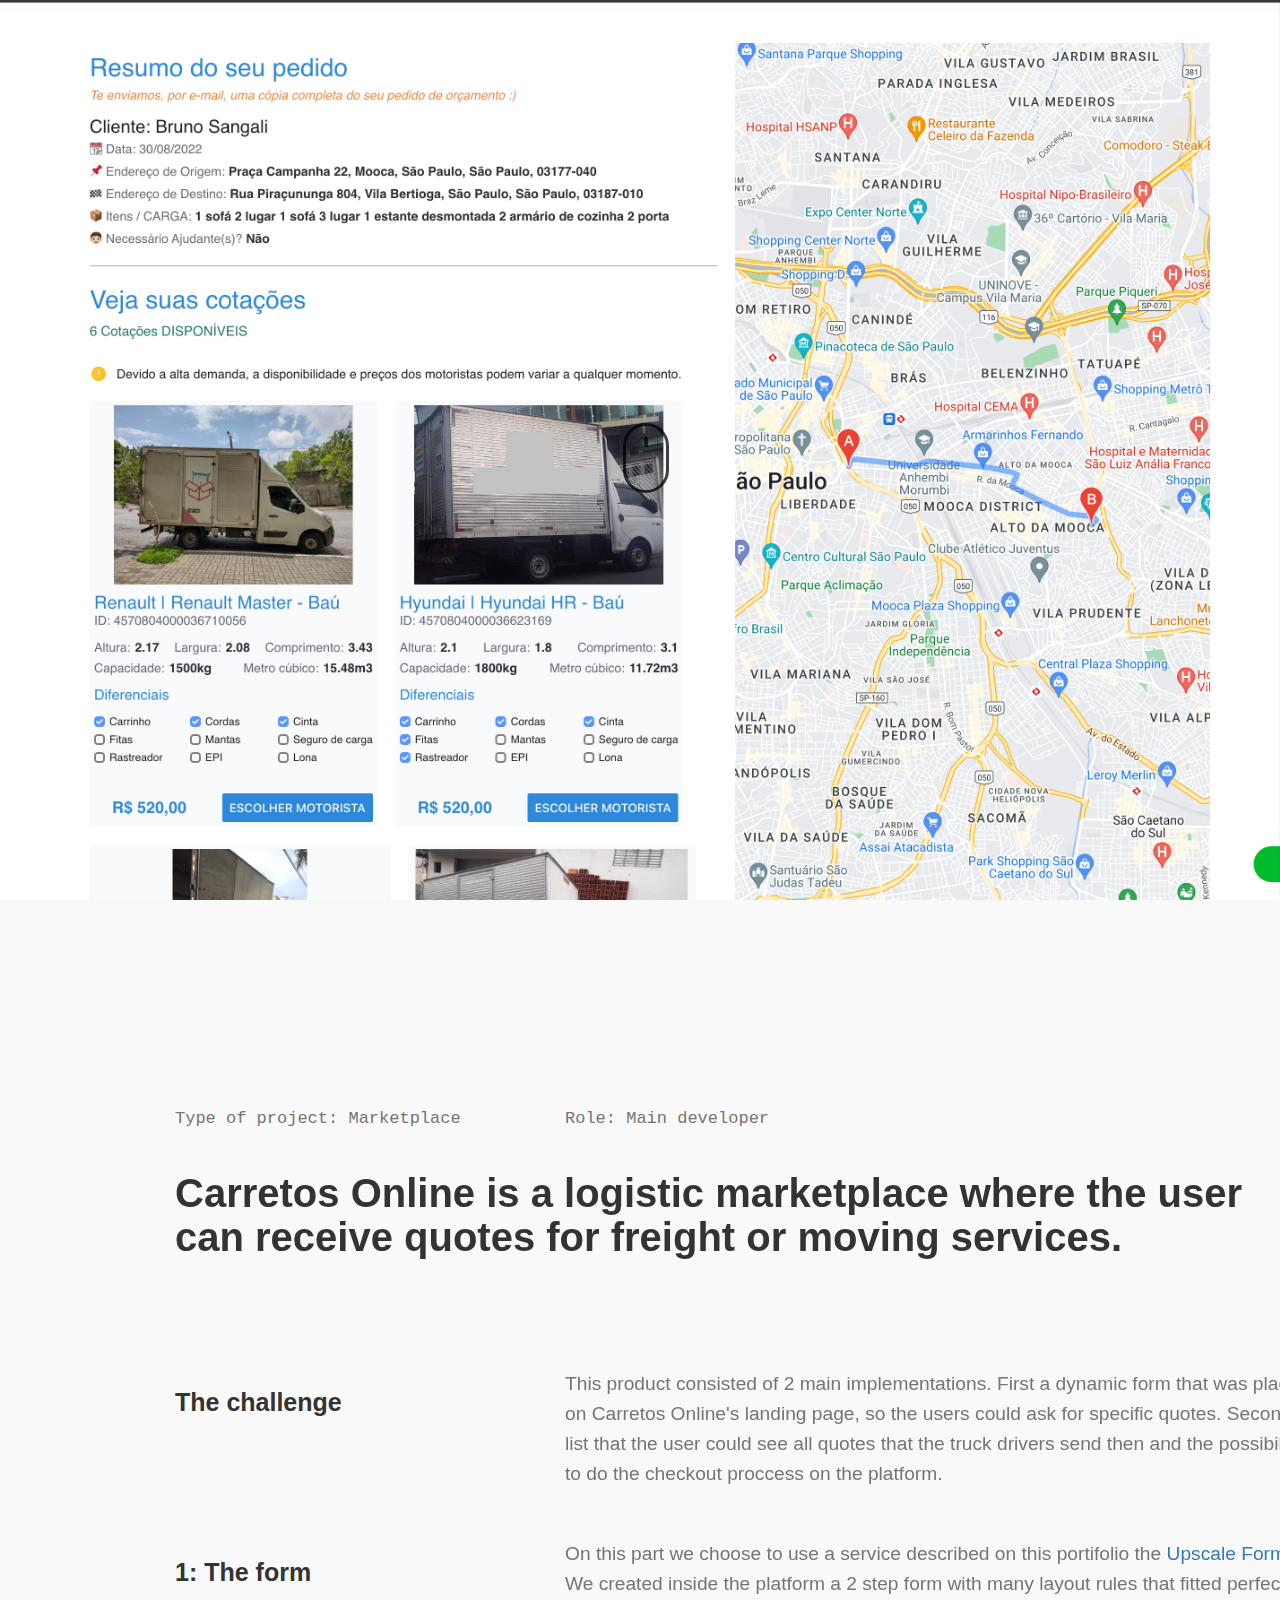
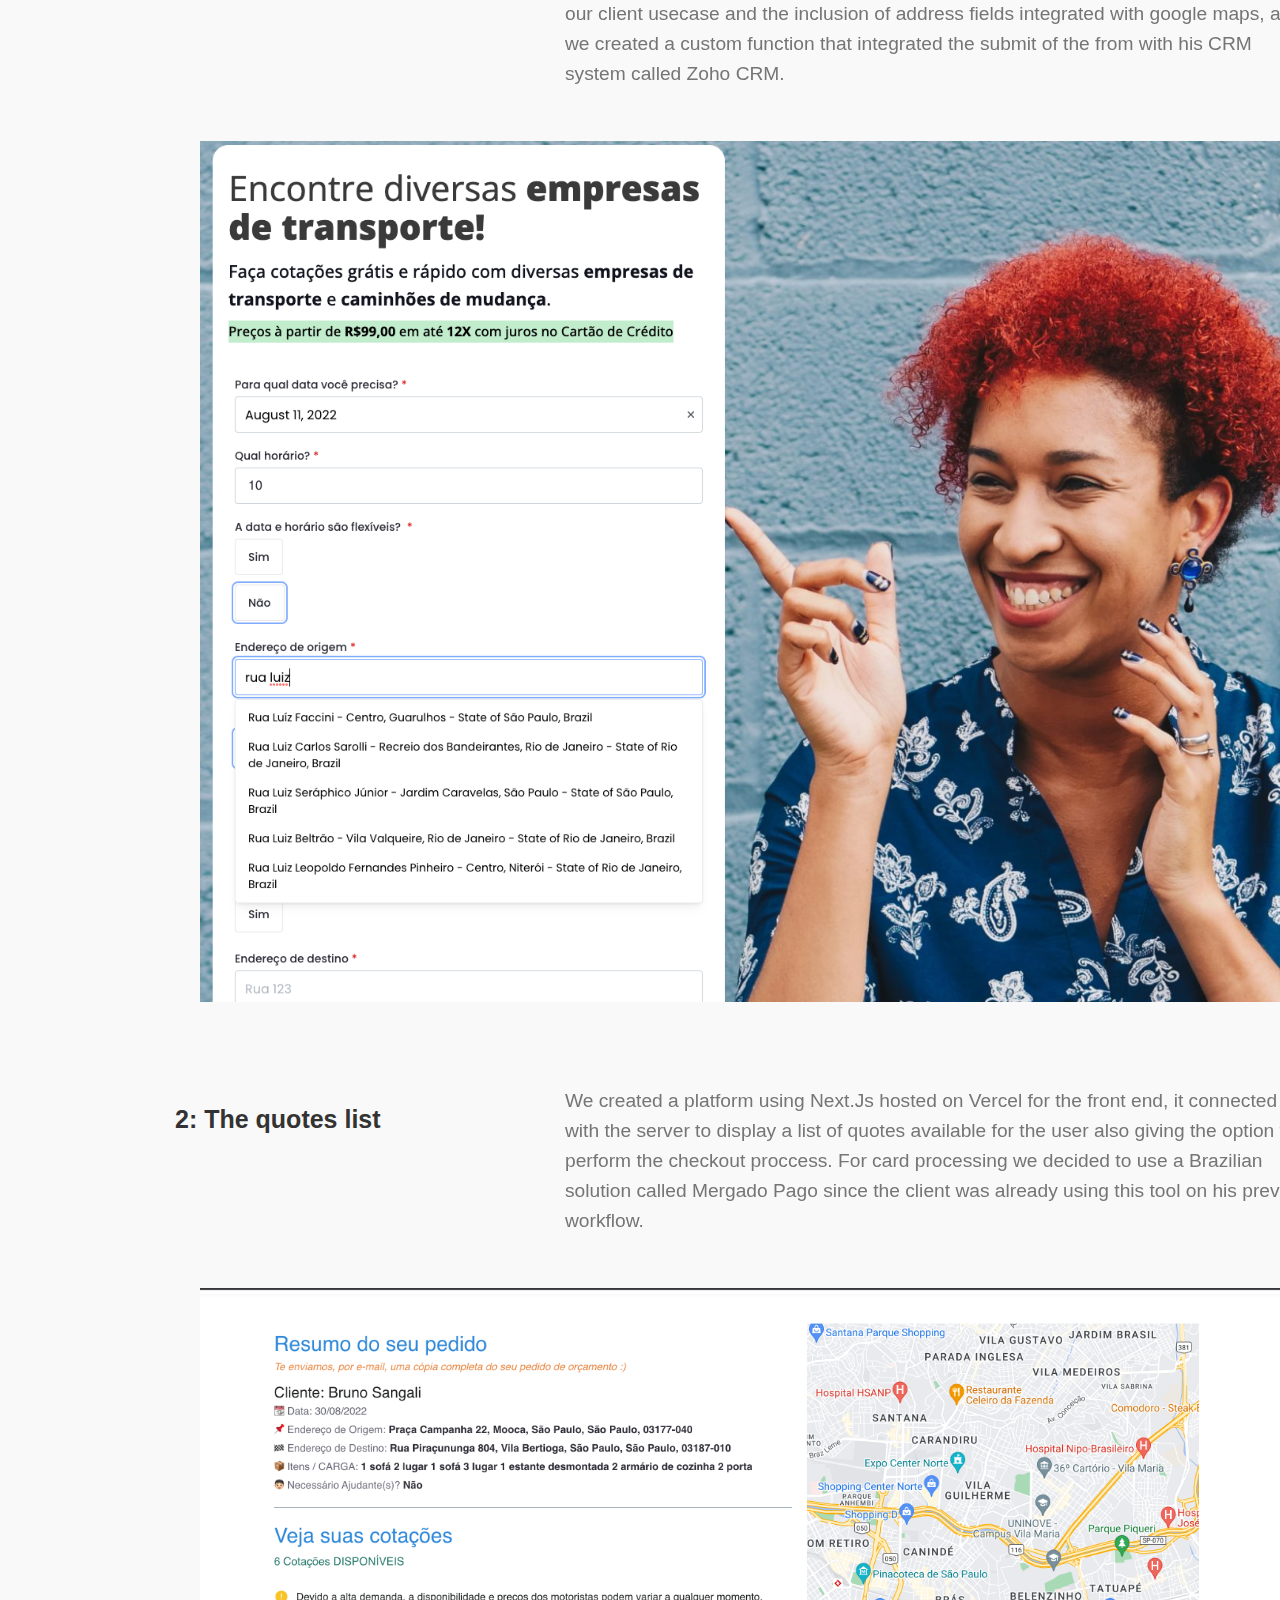
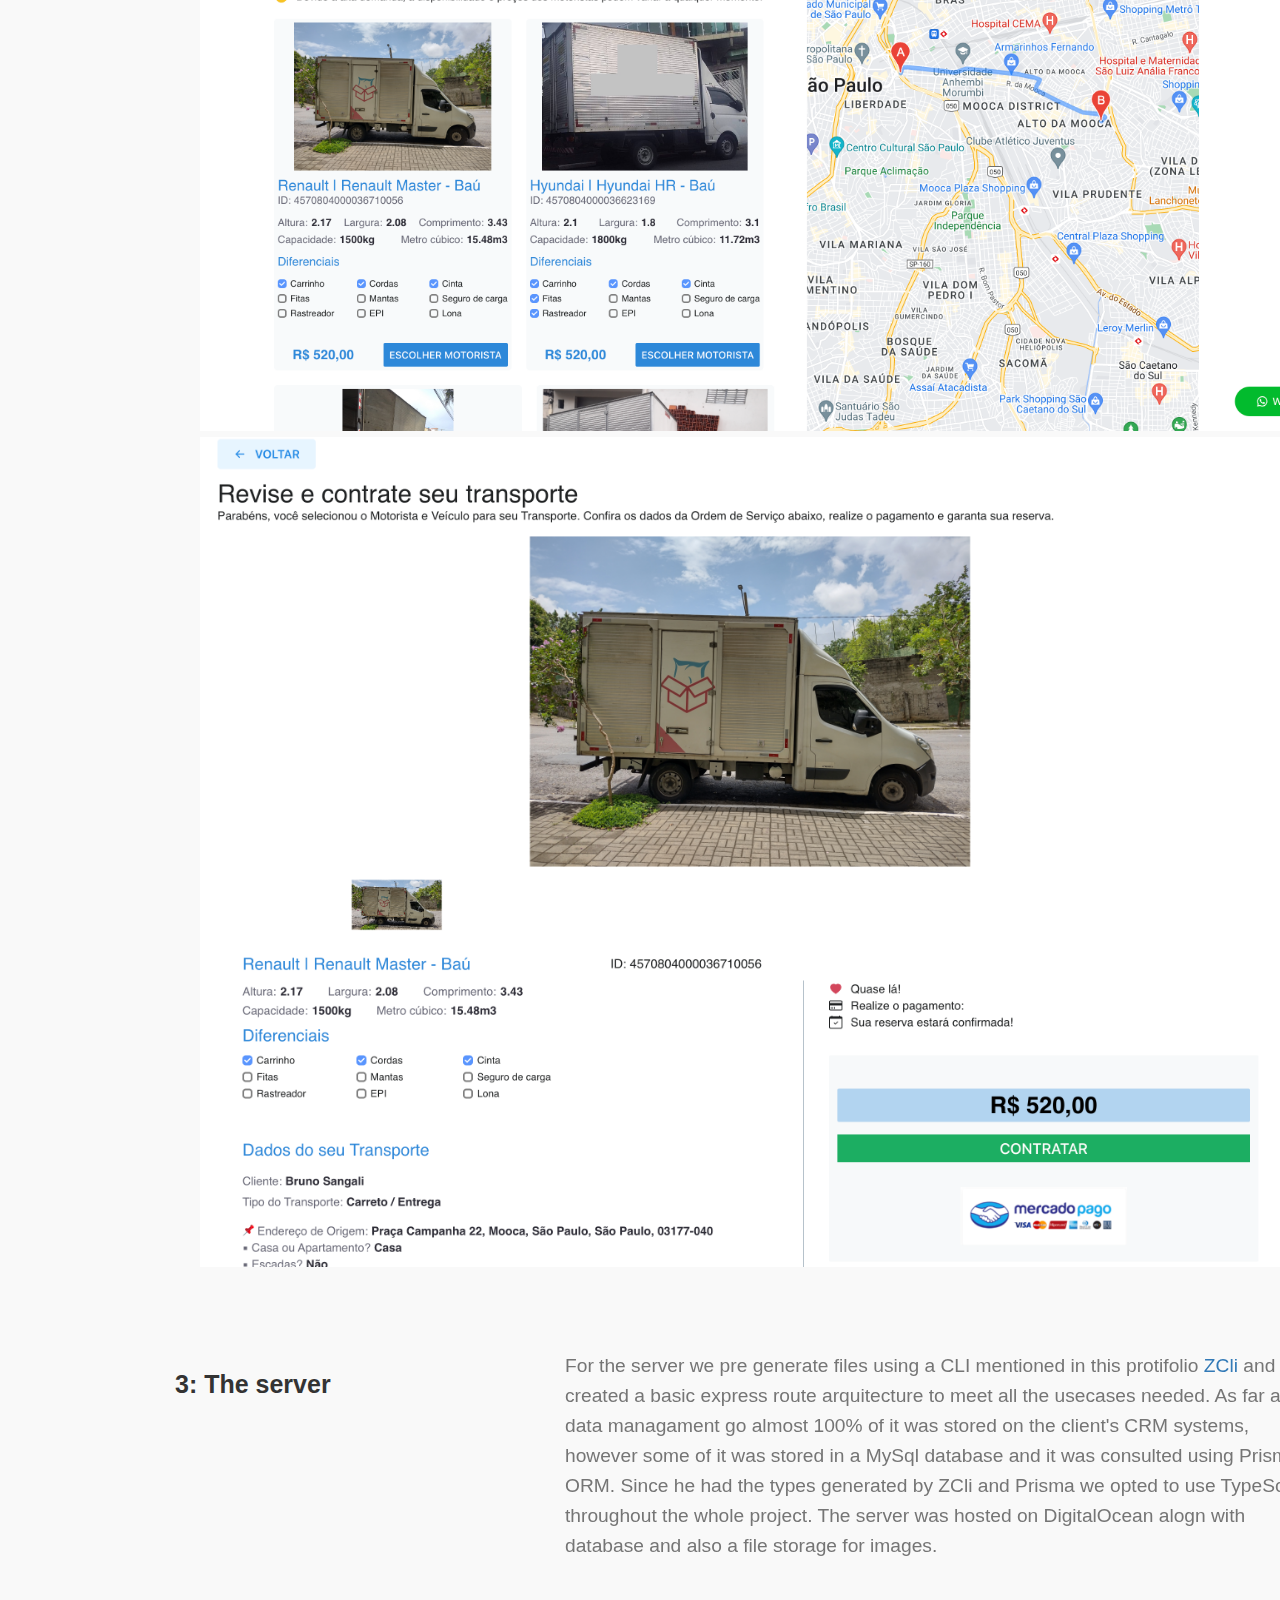
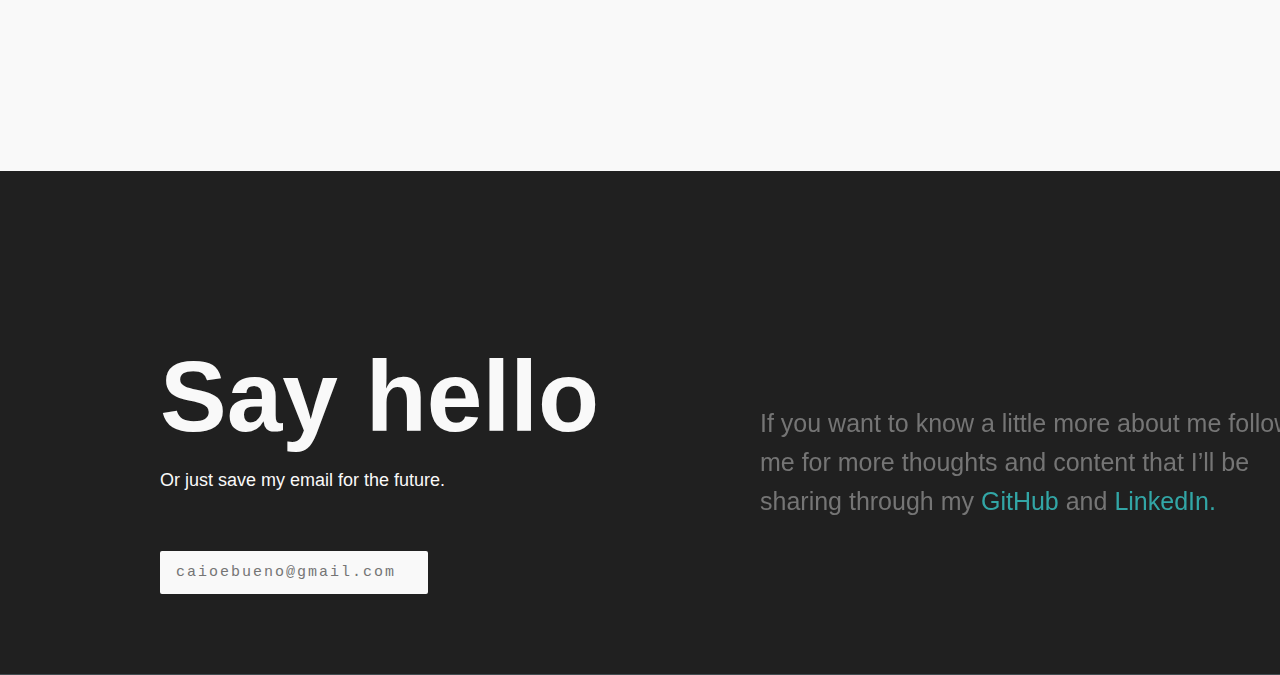
==== carretosonline.html @ 3867a285 "done" ====
<!DOCTYPE html>
<html lang="en" dir="ltr">

<head>
  <meta charset="utf-8">
  <title>Webpage</title>
  <link rel="stylesheet" href="https://stackpath.bootstrapcdn.com/bootstrap/4.4.1/css/bootstrap.min.css"
    integrity="sha384-Vkoo8x4CGsO3+Hhxv8T/Q5PaXtkKtu6ug5TOeNV6gBiFeWPGFN9MuhOf23Q9Ifjh" crossorigin="anonymous">
  <script src="https://code.jquery.com/jquery-3.5.0.js" integrity="sha256-r/AaFHrszJtwpe+tHyNi/XCfMxYpbsRg2Uqn0x3s2zc="
    crossorigin="anonymous"></script>
  <link href="https://fonts.googleapis.com/css?family=Droid+Sans:400,700" rel="stylesheet">
  <link rel="stylesheet" href="https://maxcdn.bootstrapcdn.com/bootstrap/3.3.7/css/bootstrap.min.css">
  <link rel="stylesheet" href="https://cdnjs.cloudflare.com/ajax/libs/baguettebox.js/1.8.1/baguetteBox.min.css">
  <link rel="stylesheet" href="fluid-gallery.css">
  <meta name="viewport" content="width=device-width, initial-scale=1.0">
  <link rel="stylesheet" href="style.css">
</head>

<body>

  <div id="fixedImg" style="background-image: url('img/carretosonline/platform.png'); background-size: cover;">

  </div>

  <div id="transparentDiv">

    <div class="scroll-downsB">
      <div class="mouseyB">
        <div class="scrollerB"></div>
      </div>
    </div>
  </div>
  <div id="projectDiv">
    <div class="container">

      <div class="row" id="typeRow">
        <div class="col-lg-4 col-6">
          <h5 class="typeText">Type of project: Marketplace</h5>
        </div>
        <div class="col-lg-4 col-6">
          <h5 class="typeText">Role: Main developer</h5>
        </div>
      </div>

      <div class="row" id="titleProjectRow">
        <div class="col-12">
          <h2 id="projectTitile">Carretos Online is a logistic marketplace where the user can receive quotes for freight or moving services.</h2>
        </div>
      </div>

      <div class="row lastRow">
        <div class="col-lg-4 col-12">
          <h3 id="challenge">The challenge</h3>
        </div>
        <div class="col-lg-8 col-12">
          <p class="paragraph">This product consisted of 2 main implementations. First a dynamic form that was places on Carretos Online's landing page, so the users could ask for specific quotes. Second a list that the user could see all quotes that the truck drivers send then and the possibility to do the checkout proccess on the platform.</p>
        </div>
      </div>
      <div class="row">
        <div class="col-lg-4 col-12">
          <h3 id="challenge">1: The form</h3>
        </div>
        <div class="col-lg-8 col-12">
          <p class="paragraph">On this part we choose to use a service described on this portifolio the <a href="upscaleforms.html">Upscale Forms</a>. We created inside the platform a 2 step form with many layout rules that fitted perfectly our client usecase and the inclusion of address fields integrated with google maps, also we created a custom function that integrated the submit of the from with his CRM system called Zoho CRM.</p>
        </div>
      </div>
      <div class="row lastRow">
        <div class="col-md-12">
          <div class="tz-gallery">
            <div class="row">
              <div class="col-sm-12 col-lg-12 padding">
                <a class="lightbox" href="img/carretosonline/form.png">
                  <img src="img/carretosonline/form.png" alt="Coast">
                </a>
              </div>
            </div>
          </div>
        </div>
      </div>
      <div class="row">
        <div class="col-lg-4 col-12">
          <h3 id="challenge">2: The quotes list</h3>
        </div>
        <div class="col-lg-8 col-12">
          <p class="paragraph">We created a platform using Next.Js hosted on Vercel for the front end, it connected with the server to display a list of quotes available for the user also giving the option to perform the checkout proccess. For card processing we decided to use a Brazilian solution called Mergado Pago since the client was already using this tool on his previus workflow.
          </p>
        </div>
      </div>
      <div class="row lastRow">
        <div class="col-md-12">
          <div class="tz-gallery">
            <div class="row">
              <div class="col-sm-12 col-lg-12 padding">
                <a class="lightbox" href="img/carretosonline/platform.png">
                  <img src="img/carretosonline/platform.png" alt="Coast">
                </a>
              </div>
              <div class="col-sm-12 col-lg-12 padding">
                <a class="lightbox" href="img/carretosonline/platform2.png">
                  <img src="img/carretosonline/platform2.png" alt="Coast">
                </a>
              </div>
            </div>
          </div>
        </div>
      </div>
      <div class="row">
        <div class="col-lg-4 col-12">
          <h3 id="challenge">3: The server</h3>
        </div>
        <div class="col-lg-8 col-12">
          <p class="paragraph">For the server we pre generate files using a CLI mentioned in this protifolio <a href="zcli.html">ZCli</a> and created a basic express route arquitecture to meet all the usecases needed. As far as data managament go almost 100% of it was stored on the client's CRM systems, however some of it was stored in a MySql database and it was consulted using Prisma ORM. Since he had the types generated by ZCli and Prisma we opted to use TypeScript throughout the whole project. The server was hosted on DigitalOcean alogn with database and also a file storage for images.</p>
        </div>
      </div>
      
     
    </div>
    
  </div>
  <div id="fifthDiv">


    <div class="container">
      <div class="row">
        <div class="col-lg-6 col-12">
          <div class="row">
            <h1 id="sayHello">Say hello</h1>
          </div>
          <div class="row">
            <h4>Or just save my email for the future.</h4>
          </div>
          <div class="row">
            <a href="#"><button id="emailBtn" onClick="sendEmail(this.name)" type="button"
                name="button">caioebueno@gmail.com <img
                  src="https://uploads-ssl.webflow.com/5d0413aac019bc3e0414eaf4/5d043d93e1a868ce419d3963_grey-arrow-link.svg"
                  style="margin-left:5px;" width="15" alt=""></button></a>
          </div>
        </div>
        <div class="col-lg-6 col-12 d-flex align-items-center">
          <h3 class="paragraph" id="contactParagraph">If you want to know a little more about me follow me for more
            thoughts and content that I’ll be sharing through my <a href="https://github.com/caioebueno"
              style="color:#32A6A6">GitHub</a> and <a href="https://www.linkedin.com/in/caio-bueno-55b39517b/"
              style="color:#32A6A6">LinkedIn.</a<h3>
        </div>
      </div>
    </div>
  </div>


  <script src="https://cdnjs.cloudflare.com/ajax/libs/baguettebox.js/1.8.1/baguetteBox.min.js"></script>
  <script>
    baguetteBox.run('.tz-gallery');
  </script>
  <script src="https://cdn.jsdelivr.net/npm/popper.js@1.16.0/dist/umd/popper.min.js"
    integrity="sha384-Q6E9RHvbIyZFJoft+2mJbHaEWldlvI9IOYy5n3zV9zzTtmI3UksdQRVvoxMfooAo"
    crossorigin="anonymous"></script>
  <script src="https://stackpath.bootstrapcdn.com/bootstrap/4.4.1/js/bootstrap.min.js"
    integrity="sha384-wfSDF2E50Y2D1uUdj0O3uMBJnjuUD4Ih7YwaYd1iqfktj0Uod8GCExl3Og8ifwB6"
    crossorigin="anonymous"></script>
  <script src="index.js" type="text/javascript">

  </script>
</body>

</html>
---- fluid-gallery.css ----
body {
    background-color: #434c50;
    min-height: 100vh;
    font: normal 16px sans-serif;
    padding: 0 0;
}

.container.gallery-container {
    background-color: #fff;
    color: #35373a;
    min-height: 100vh;
    padding: 30px 50px;
}

.gallery-container h1 {
    text-align: center;
    margin-top: 50px;
    font-family: 'Droid Sans', sans-serif;
    font-weight: bold;
}

.gallery-container p.page-description {
    text-align: center;
    margin: 25px auto;
    font-size: 18px;
    color: #999;
}

.tz-gallery {
    padding: 40px;
}

/* Override bootstrap column paddings */
.tz-gallery .row > div {
    padding: 2px;
}

.tz-gallery .lightbox img {
    width: 100%;
    border-radius: 0;
    position: relative;
}
.padding{
  padding-left: 0px !important;
  padding-right: 0px !important;
  padding-bottom: 4px !important;
}

.tz-gallery .lightbox:before {
    position: absolute;
    top: 50%;
    left: 50%;
    margin-top: -13px;
    margin-left: -13px;
    opacity: 0;
    color: #fff;
    font-size: 26px;
    font-family: 'Glyphicons Halflings';
    content: '\e003';
    pointer-events: none;
    z-index: 9000;
    transition: 0.4s;
}


.tz-gallery .lightbox:after {
    position: absolute;
    top: 0;
    left: 0;
    width: 100%;
    height: 100%;
    opacity: 0;
    background-color: rgba(0, 0,0, 0.7);
    content: '';
    transition: 0.4s;
}

.tz-gallery .lightbox:hover:after,
.tz-gallery .lightbox:hover:before {
    opacity: 1;
}

.baguetteBox-button {
    background-color: transparent !important;
}

@media(max-width: 768px) {
    body {
        padding: 0;
    }
}
---- style.css ----
html, body{
  height: 100%;
  width: 100%;
  font-family: 'Roboto', sans-serif;
}
button {
  border: 2px solid #f9f9f9;
}
#firstDiv{
  color: #f9f9f9;
  background: url("img/background.jpg");
  background-size: cover;
  height: auto;
  background-color: #202020;
  padding-top: 30px;
  padding-bottom: 30px;
  padding-left: 160px;
  padding-right: 160px;
}

#secondDiv{
  height: auto;
  padding-top: 200px;
  padding-bottom: 200px;
  padding-left: 160px;
  padding-right: 160px;
}
#thirdDiv{
  height: auto;
  color: #f9f9f9;
  background-color: #202020;
  padding-top: 200px;
  padding-bottom: 200px;
  padding-left: 160px;
  padding-right: 160px;
}
#forthDiv{
  height: auto;
  padding-top: 200px;
  padding-bottom: 200px;
}
#fifthDiv{
  background-color: #202020;
  color: #f9f9f9;
  padding-top: 150px;
  padding-bottom: 80px;
  padding-left: 160px;
  padding-right: 160px;
}
#title{
  padding-top: 150px;
  padding-bottom: 110px;
  font-size: 100px;
  font-weight: bold;
}
#aboutDiv{
  padding-top: 100px;
}
#skillsTitle{
  padding-bottom: 50px;
  font-size: 60px;
  font-weight: 900;

}
.skillItem{
  padding: 30px;
}
#aboutTitle{
    font-weight: bold;
    font-size: 50px;
}
.navIten{
  padding-left: 40px;
  padding-right: 40px;
}
.navItenA{
  color: #f9f9f9;
}
.paragraph{
  color: #757575;
  font-size: 1.2em;
  line-height: 1.563em;
}
#viewResume{
  color: #32A6A6;
  font-family: monospace;
  letter-spacing: 2px;
  font-size: 20px;
  padding-top: 10px;
}
#contactBtn{
  color: #f9f9f9;
  background-color: transparent ;
  border-color: #f9f9f9;
  border-radius: 5px;
  width: 120px;
  height: 35px;
  transition: 0.2s;
}
#contactBtn:hover{
  color: #202020;
  background-color: #f9f9f9 ;
}
.skillItemTitle{
  padding-top: 15px;
  padding-bottom: 5px;
}
#workTitle{
  padding-bottom: 60px;
  padding-left: 100px;
  font-size: 60px;
  font-weight: 900;
  color: #202020
}
.workItemTitle{
  padding-top: 30px;
  padding-bottom: 0px;
}
.workSpan{
  background-color: #32A6A6;
  font-weight: 400;
  padding-top: 4px;
  padding-bottom: 4px;
  padding-left: 7px;
  padding-right: 7px;
  border-radius: 8px;
  font-size: 15px;
  color: #f9f9f9;
}
.workItem{
  padding: 30px;
}
.workRow{
  padding-left: 20px;
  padding-right: 20px;
}
#sayHello{
  font-size: 100px;
  font-weight: bold;
}
#emailBtn{
  margin-top: 50px;
  font-family: monospace;
  font-size: 15px;
  padding-top: 11px;
  padding-bottom: 11px;
  padding-right:  14px;
  padding-left:  14px;
  font-weight: 500;
  letter-spacing: 2px;
  color: #757575;
  background-color: #f9f9f9 ;
  border-color: #f9f9f9;
  border-radius: 2px;
  width: auto;
  height: auto;
  transition: 0.2s;
}
#emailBtn:hover{
  color: #f9f9f9;
  background-color: #202020 ;
}
#contactParagraph{
  font-size: 25px;

}
.workParagraph{
  font-size: 19px;
}
#scrollText{
  color: #757575;
  font-size: 1em;
  padding: 10px;
  font-weight: 400;
}
.workImg{
  width: 512px;
  height: 320px;
  transition: all .2s ease-in-out;
}
.workImg:hover{
  transform: scale(0.9);

}
.container{
  max-width: 2000px !important;
}
#fixedImg{
  height: 100%;
  width: 100%;
  z-index: -1;

  position: fixed;
}
#transparentDiv{
  height: 100%;
  width: 100vh;
  background-color: transparent;
  padding-top: 560px;

}
#projectDiv{
  background-color: #F9F9F9;
  padding-top: 200px;
  padding-bottom: 200px;
  padding-left: 160px;
  padding-right: 160px;
}
#typeRow{
  padding-bottom: 12px;
}
#titleProjectRow{
  padding-bottom: 100px;
}
.typeText{
  font-family: monospace;
  font-size: 17px;
  color: #757575;
}
#projectTitile{
  font-weight: bold;
  font-size: 40px;
}
#challenge{
  font-size: 25px;
  font-weight: bold;
}
.lastRow{
  padding-bottom: 40px;
}
.navbarNav{
  color:#F9F9F9;
  background-color: rgba(32,32,32,0.9);
  padding-top: 30px;
  padding-bottom: 30px;
  padding-left: 160px;
  padding-right: 160px;

}
.contactProject{
  background-color: rgba(32,32,32,0.8) !important;
}
.contactProject:hover{
  background-color: rgba(249,249,249,0.8) !important;
}
.scroll-downs {
  position: absolute;
  top: 0;
  right: 0;
  bottom: 0;
  left: 0;
  margin: auto;
  width :34px;
  height: 55px;
}
.spaceBottom{
  padding-bottom: 50px;
  height: 100px;
}
.mousey {
  width: 3px;
  padding: 10px 15px;
  height: 35px;
  border: 2px solid #fff;
  border-radius: 25px;
  opacity: 0.75;
  box-sizing: content-box;
}
.scroller {
  width: 3px;
  height: 10px;
  border-radius: 25%;
  background-color: #fff;
  animation-name: scroll;
  animation-duration: 2.2s;
  animation-timing-function: cubic-bezier(.15,.41,.69,.94);
  animation-iteration-count: infinite;
}
.scroll-downsB{
  position: absolute;
  top: 0;
  right: 0;
  bottom: 0;
  left: 0;
  margin: auto;
  width :34px;
  height: 55px;
}
.spaceBottomB{
  padding-bottom: 50px;
  height: 100px;
}
.mouseyB {
  width: 10px;
  padding: 11px 15px;
  height: 42px;
  border: 3px solid black;
  border-radius: 25px;
  opacity: 0.75;
  box-sizing: content-box;
}
.scrollerB {
  width: 4px;
  height: 10px;
  border-radius: 25%;
  margin-left: 3px;
  background-color: black;
  animation-name: scroll;
  animation-duration: 2.2s;
  animation-timing-function: cubic-bezier(.15,.41,.69,.94);
  animation-iteration-count: infinite;
}
@keyframes scroll {
  0% { opacity: 0; }
  10% { transform: translateY(0); opacity: 1; }
  100% { transform: translateY(15px); opacity: 0;}
}

@media screen and (max-width: 480px) {
  #title{
    font-size: 40px;
  }
  .workImg{
    width: 300px;
    height: 200px;
    transition: all .2s ease-in-out;
  }
  #secondDiv{
    height: auto;
    padding-top: 200px;
    padding-bottom: 200px;
    padding-left: 20px;
    padding-right: 20px;
  }
  #thirdDiv{
    height: auto;
    color: #f9f9f9;
    background-color: #202020;
    padding-top: 200px;
    padding-bottom: 200px;
    padding-left: 20px;
    padding-right: 20px;
  }
  #workTitle{
    padding-bottom: 60px;
    padding-left: 20px;
    font-size: 60px;
    font-weight: 900;
    color: #202020
  }
  #fifthDiv{
    background-color: #202020;
    color: #f9f9f9;
    padding-top: 150px;
    padding-bottom: 80px;
    padding-left: 30px;
    padding-right: 30px;
  }
  #contactParagraph{
    font-size: 21px;
    margin-top: 60px;
    margin-left: -10px;
  }
  #title{
    font-size: 57px;
    padding-top: 100px;
  }
  #projectDiv{
    background-color: #F9F9F9;
    padding-top: 200px;
    padding-bottom: 200px;
    padding-left: 30px;
    padding-right: 30px;
  }
  #transparentDiv{
    height: 100%;
    width: 100%;
    background-color: transparent;
    padding-top: 480px;
    padding-bottom: 30px;
    padding-left: 30px;
    padding-right: 30px;
  }
  .typeText{
    font-family: "Apercu mono";
    font-size: 15px;
    color: #757575;
  }
  #titleProjectRow{
    padding-bottom: 60px;
  }
  #challenge{
    font-size: 25px;
    font-weight: bold;
    padding-bottom: 20px;

  }
  .lastRow{
    padding-bottom: 40px;
  }
  #firstDiv{
    color: #f9f9f9;
    background: url("img/background.jpg");
    background-size: cover;
    height: auto;
    background-color: #202020;
    padding-top: 30px;
    padding-bottom: 30px;
    padding-left: 30px;
    padding-right: 30px;
  }
  .navbarNav{
    color:#F9F9F9;
    background-color: rgba(32,32,32,0.9);
    padding-top: 30px;
    padding-bottom: 30px;
    padding-left: 30px;
    padding-right: 30px;

  }
  #alittle{
    padding-bottom: 40px;
  }

}
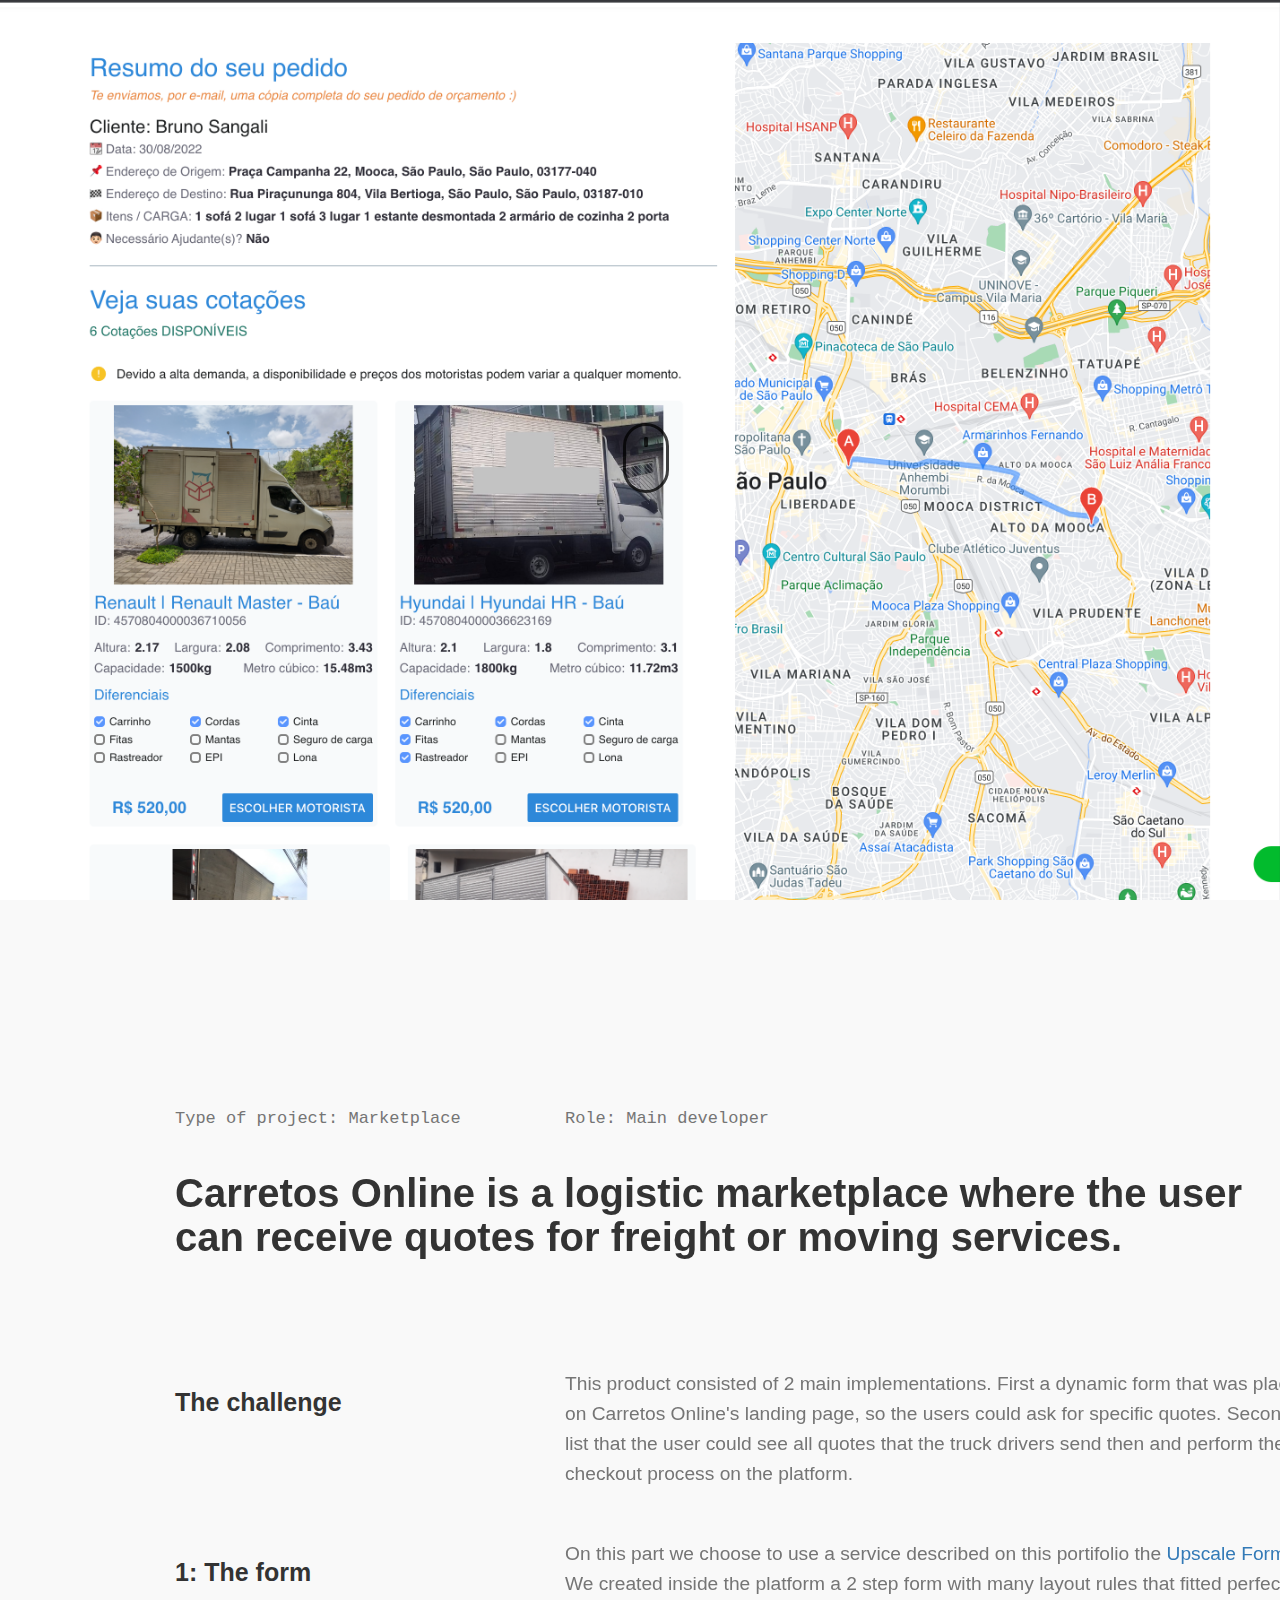
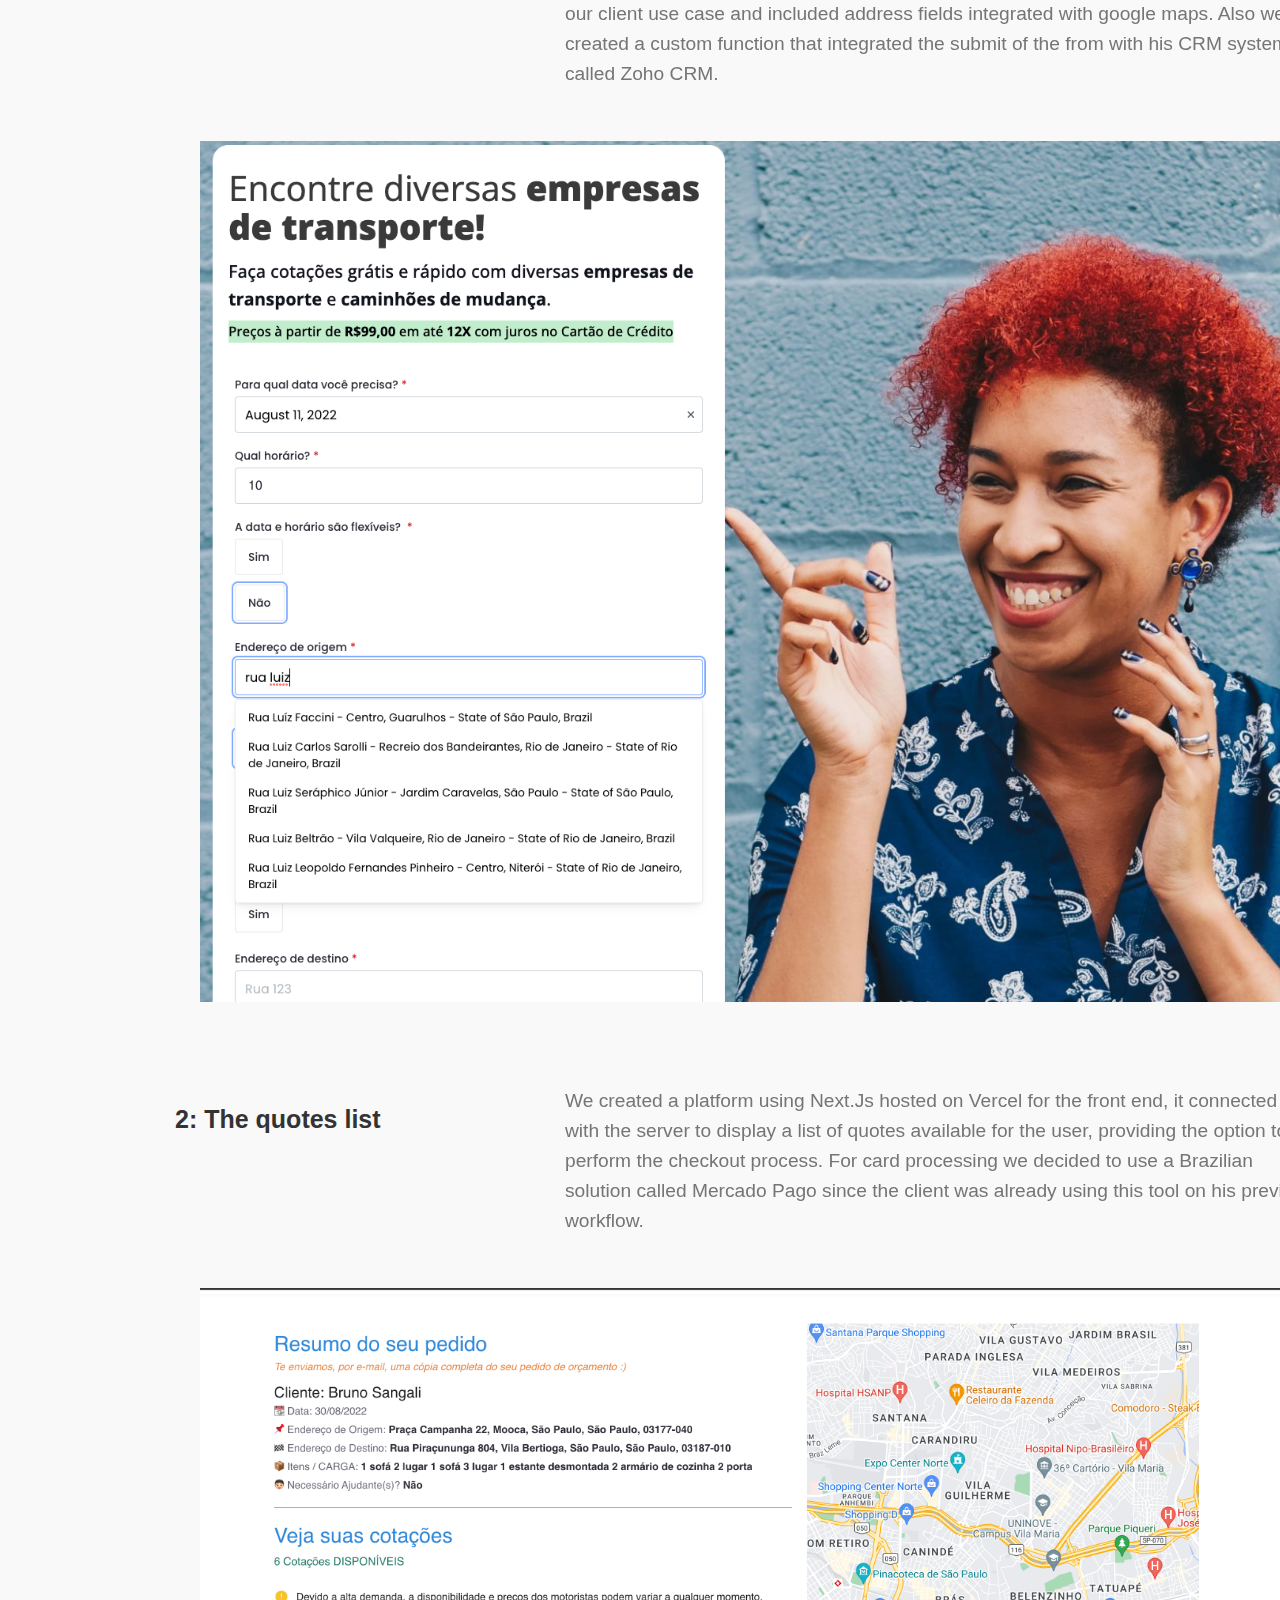
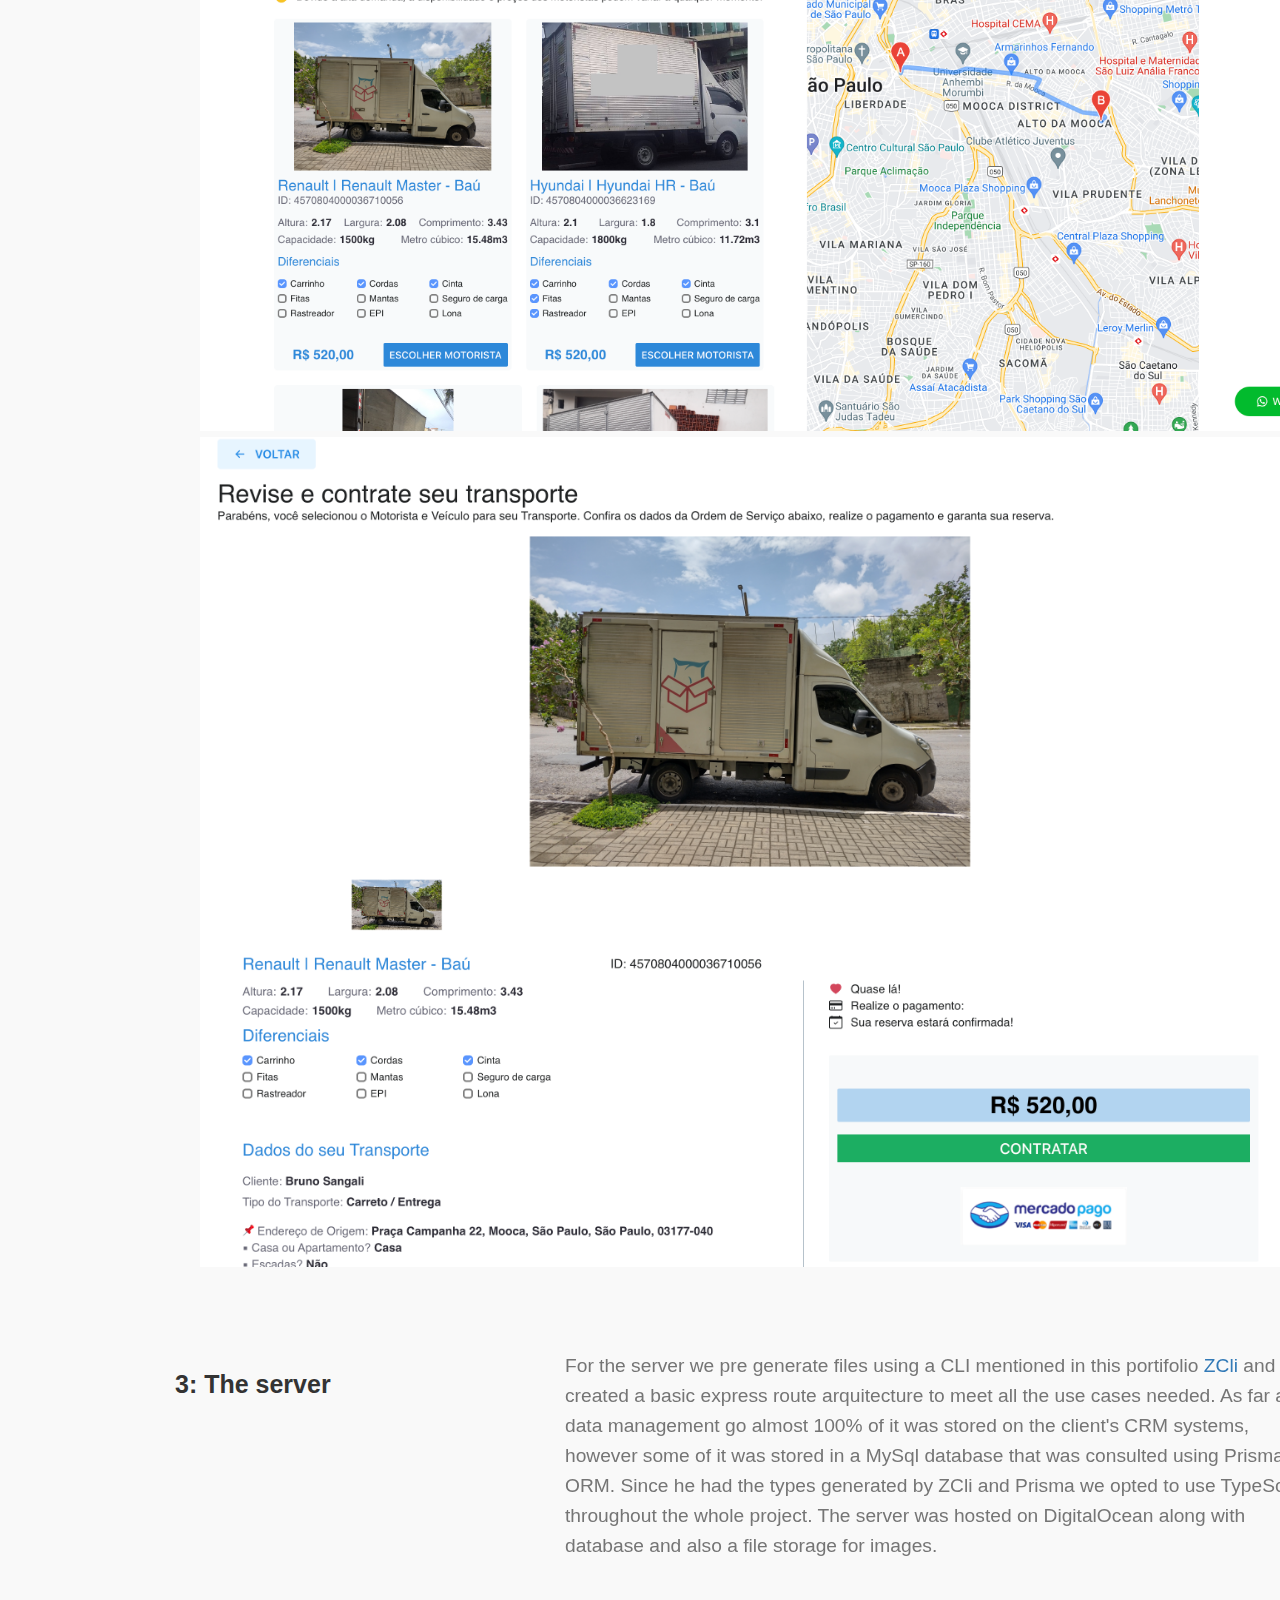
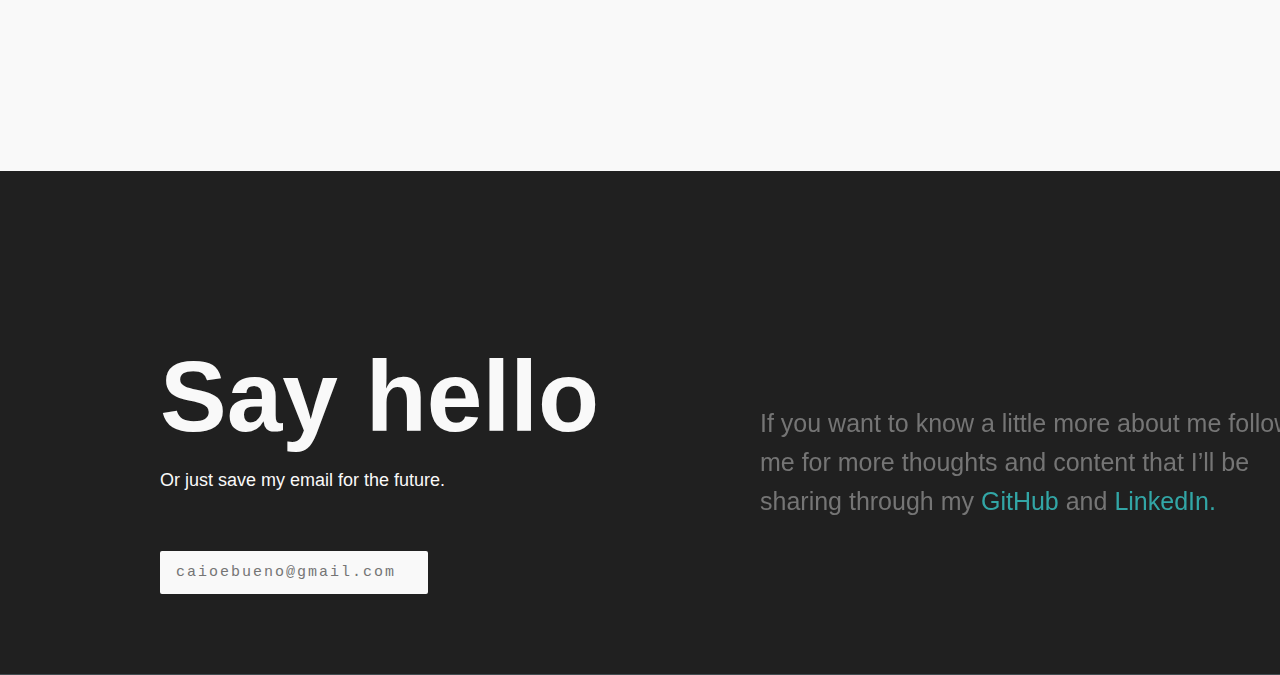
==== commit 2fedc862: "done" ====
--- a/carretosonline.html
+++ b/carretosonline.html
@@ -53,7 +53,7 @@
           <h3 id="challenge">The challenge</h3>
         </div>
         <div class="col-lg-8 col-12">
-          <p class="paragraph">This product consisted of 2 main implementations. First a dynamic form that was places on Carretos Online's landing page, so the users could ask for specific quotes. Second a list that the user could see all quotes that the truck drivers send then and the possibility to do the checkout proccess on the platform.</p>
+          <p class="paragraph">This product consisted of 2 main implementations. First a dynamic form that was places on Carretos Online's landing page, so the users could ask for specific quotes. Second a list that the user could see all quotes that the truck drivers send then and perform the checkout process on the platform.</p>
         </div>
       </div>
       <div class="row">
@@ -61,7 +61,7 @@
           <h3 id="challenge">1: The form</h3>
         </div>
         <div class="col-lg-8 col-12">
-          <p class="paragraph">On this part we choose to use a service described on this portifolio the <a href="upscaleforms.html">Upscale Forms</a>. We created inside the platform a 2 step form with many layout rules that fitted perfectly our client usecase and the inclusion of address fields integrated with google maps, also we created a custom function that integrated the submit of the from with his CRM system called Zoho CRM.</p>
+          <p class="paragraph">On this part we choose to use a service described on this portifolio the <a href="upscaleforms.html">Upscale Forms</a>. We created inside the platform a 2 step form with many layout rules that fitted perfectly our client use case and included address fields integrated with google maps. Also we created a custom function that integrated the submit of the from with his CRM system called Zoho CRM.</p>
         </div>
       </div>
       <div class="row lastRow">
@@ -82,8 +82,7 @@
           <h3 id="challenge">2: The quotes list</h3>
         </div>
         <div class="col-lg-8 col-12">
-          <p class="paragraph">We created a platform using Next.Js hosted on Vercel for the front end, it connected with the server to display a list of quotes available for the user also giving the option to perform the checkout proccess. For card processing we decided to use a Brazilian solution called Mergado Pago since the client was already using this tool on his previus workflow.
-          </p>
+          <p class="paragraph">We created a platform using Next.Js hosted on Vercel for the front end, it connected with the server to display a list of quotes available for the user, providing the option to perform the checkout process. For card processing we decided to use a Brazilian solution called Mercado Pago since the client was already using this tool on his previous workflow.</p>
         </div>
       </div>
       <div class="row lastRow">
@@ -109,7 +108,7 @@
           <h3 id="challenge">3: The server</h3>
         </div>
         <div class="col-lg-8 col-12">
-          <p class="paragraph">For the server we pre generate files using a CLI mentioned in this protifolio <a href="zcli.html">ZCli</a> and created a basic express route arquitecture to meet all the usecases needed. As far as data managament go almost 100% of it was stored on the client's CRM systems, however some of it was stored in a MySql database and it was consulted using Prisma ORM. Since he had the types generated by ZCli and Prisma we opted to use TypeScript throughout the whole project. The server was hosted on DigitalOcean alogn with database and also a file storage for images.</p>
+          <p class="paragraph">For the server we pre generate files using a CLI mentioned in this portifolio <a href="zcli.html">ZCli</a> and created a basic express route arquitecture to meet all the use cases needed. As far as data management go almost 100% of it was stored on the client's CRM systems, however some of it was stored in a MySql database that was consulted using Prisma ORM. Since he had the types generated by ZCli and Prisma we opted to use TypeScript throughout the whole project. The server was hosted on DigitalOcean along with database and also a file storage for images.</p>
         </div>
       </div>
       
